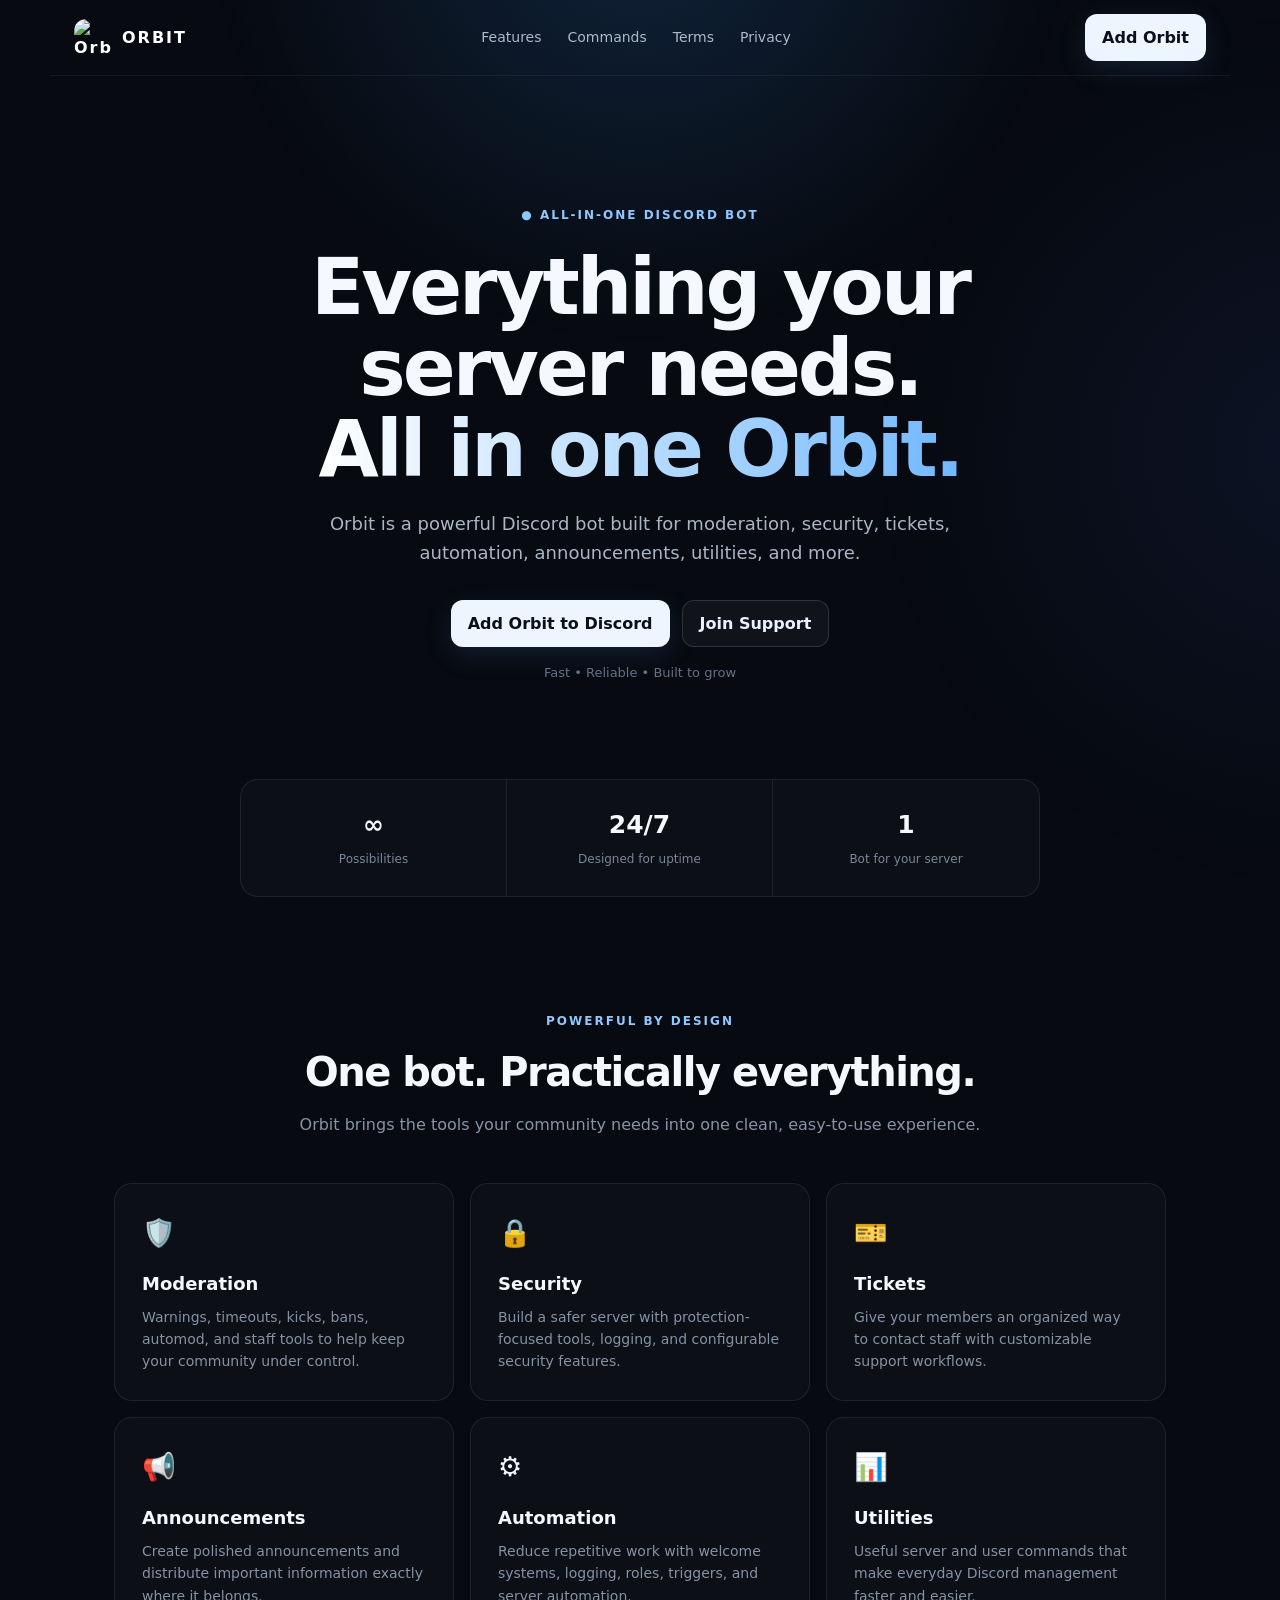
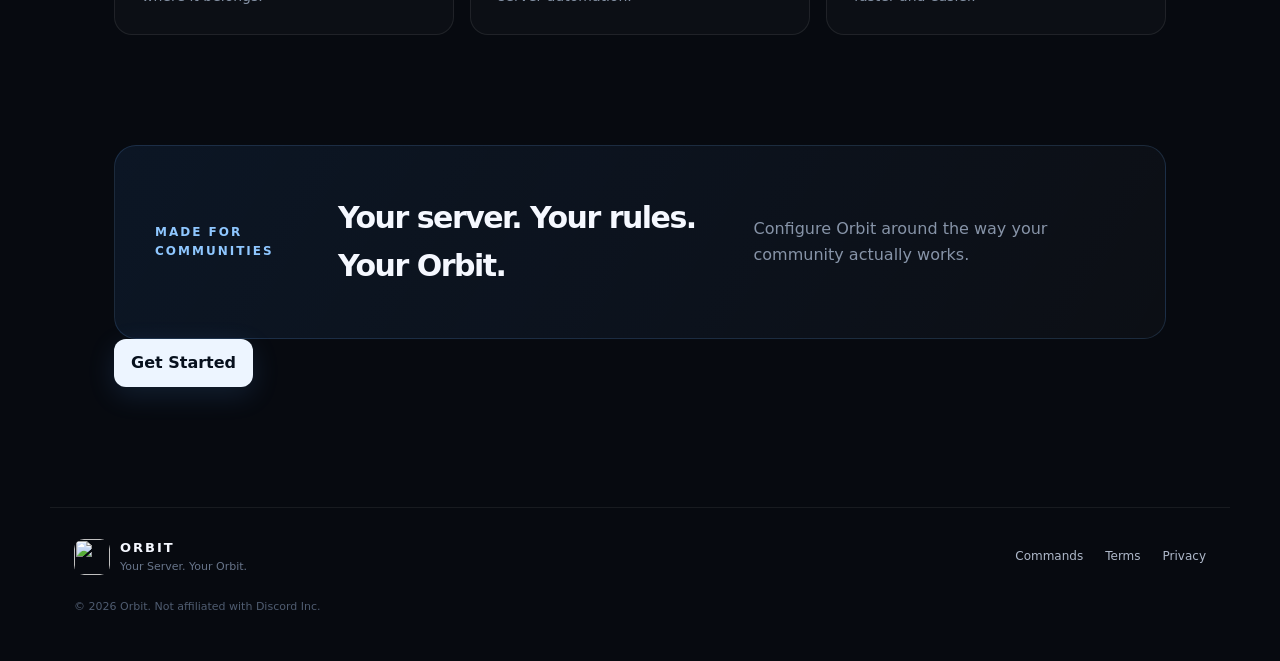
==== index.html @ 54d426c2 "Add files via upload" ====
<!DOCTYPE html>
<html lang="en">
<head>
  <meta charset="UTF-8">
  <meta name="viewport" content="width=device-width, initial-scale=1.0">
  <meta name="description" content="Orbit is an all-in-one Discord bot built for moderation, security, tickets, automation, announcements, utilities, and more.">
  <title>Orbit — Your Server. Your Orbit.</title>
  <link rel="icon" href="assets/orbit-logo.png">
  <link rel="stylesheet" href="styles.css">
</head>
<body>
  <div class="background-glow"></div>

  <nav class="navbar">
    <a class="brand" href="index.html">
      <img src="assets/orbit-logo.png" alt="Orbit logo">
      <span>ORBIT</span>
    </a>
    <div class="nav-links">
      <a href="#features">Features</a>
      <a href="commands.html">Commands</a>
      <a href="terms.html">Terms</a>
      <a href="privacy.html">Privacy</a>
    </div>
    <a class="nav-button" href="#invite">Add Orbit</a>
  </nav>

  <main>
    <section class="hero">
      <div class="hero-badge">● ALL-IN-ONE DISCORD BOT</div>
      <h1>Everything your server needs.<br><span>All in one Orbit.</span></h1>
      <p>
        Orbit is a powerful Discord bot built for moderation, security, tickets,
        automation, announcements, utilities, and more.
      </p>
      <div class="hero-buttons" id="invite">
        <!-- Replace # with your real Discord bot invite URL -->
        <a class="primary-button" href="#" onclick="alert('Replace this button with your Orbit Discord invite URL.'); return false;">Add Orbit to Discord</a>
        <!-- Replace # with your support server invite -->
        <a class="secondary-button" href="#" onclick="alert('Replace this button with your Orbit support server URL.'); return false;">Join Support</a>
      </div>
      <div class="hero-note">Fast • Reliable • Built to grow</div>
    </section>

    <section class="stats">
      <div><strong>∞</strong><span>Possibilities</span></div>
      <div><strong>24/7</strong><span>Designed for uptime</span></div>
      <div><strong>1</strong><span>Bot for your server</span></div>
    </section>

    <section class="section" id="features">
      <div class="section-heading">
        <div class="eyebrow">POWERFUL BY DESIGN</div>
        <h2>One bot. Practically everything.</h2>
        <p>Orbit brings the tools your community needs into one clean, easy-to-use experience.</p>
      </div>

      <div class="feature-grid">
        <article class="feature-card">
          <div class="icon">🛡️</div>
          <h3>Moderation</h3>
          <p>Warnings, timeouts, kicks, bans, automod, and staff tools to help keep your community under control.</p>
        </article>
        <article class="feature-card">
          <div class="icon">🔒</div>
          <h3>Security</h3>
          <p>Build a safer server with protection-focused tools, logging, and configurable security features.</p>
        </article>
        <article class="feature-card">
          <div class="icon">🎫</div>
          <h3>Tickets</h3>
          <p>Give your members an organized way to contact staff with customizable support workflows.</p>
        </article>
        <article class="feature-card">
          <div class="icon">📢</div>
          <h3>Announcements</h3>
          <p>Create polished announcements and distribute important information exactly where it belongs.</p>
        </article>
        <article class="feature-card">
          <div class="icon">⚙️</div>
          <h3>Automation</h3>
          <p>Reduce repetitive work with welcome systems, logging, roles, triggers, and server automation.</p>
        </article>
        <article class="feature-card">
          <div class="icon">📊</div>
          <h3>Utilities</h3>
          <p>Useful server and user commands that make everyday Discord management faster and easier.</p>
        </article>
      </div>
    </section>

    <section class="callout">
      <div>
        <div class="eyebrow">MADE FOR COMMUNITIES</div>
        <h2>Your server. Your rules. Your Orbit.</h2>
        <p>Configure Orbit around the way your community actually works.</p>
      </div>
      <a class="primary-button" href="#invite">Get Started</a>
    </section>
  </main>

  <footer>
    <div class="footer-brand">
      <img src="assets/orbit-logo.png" alt="">
      <div>
        <strong>ORBIT</strong>
        <span>Your Server. Your Orbit.</span>
      </div>
    </div>
    <div class="footer-links">
      <a href="commands.html">Commands</a>
      <a href="terms.html">Terms</a>
      <a href="privacy.html">Privacy</a>
    </div>
    <p>© 2026 Orbit. Not affiliated with Discord Inc.</p>
  </footer>
</body>
</html>
---- styles.css ----
*{box-sizing:border-box;margin:0;padding:0}html{scroll-behavior:smooth}body{font-family:Inter,ui-sans-serif,system-ui,-apple-system,BlinkMacSystemFont,"Segoe UI",sans-serif;background:#070a10;color:#f5f8ff;line-height:1.6;min-height:100vh}.background-glow{position:fixed;inset:-25%;pointer-events:none;background:radial-gradient(circle at 50% 10%,rgba(55,150,255,.18),transparent 28%),radial-gradient(circle at 85% 50%,rgba(80,110,255,.09),transparent 25%);z-index:-1}.navbar{height:76px;max-width:1180px;margin:auto;padding:0 24px;display:flex;align-items:center;justify-content:space-between;border-bottom:1px solid rgba(255,255,255,.06)}.brand{display:flex;align-items:center;gap:10px;text-decoration:none;color:white;font-weight:900;letter-spacing:2px}.brand img{width:38px;height:38px;object-fit:cover;border-radius:12px}.nav-links{display:flex;gap:26px}.nav-links a,.footer-links a{color:#aeb8c9;text-decoration:none;font-size:14px}.nav-links a:hover,.footer-links a:hover{color:white}.nav-button,.primary-button{background:#edf5ff;color:#07101d;text-decoration:none;font-weight:800;border-radius:12px;padding:11px 17px;box-shadow:0 8px 28px rgba(90,160,255,.14)}.hero{max-width:900px;margin:0 auto;padding:125px 24px 95px;text-align:center}.hero-badge,.eyebrow{display:inline-block;color:#8fc7ff;font-size:12px;font-weight:900;letter-spacing:2px}.hero h1{font-size:clamp(44px,7vw,78px);line-height:1.04;letter-spacing:-3px;margin:20px 0}.hero h1 span{background:linear-gradient(90deg,#fff,#71b8ff);-webkit-background-clip:text;background-clip:text;color:transparent}.hero p{max-width:680px;margin:0 auto;color:#aab5c6;font-size:18px}.hero-buttons{display:flex;justify-content:center;gap:12px;margin:32px 0 16px;flex-wrap:wrap}.primary-button{display:inline-block}.secondary-button{display:inline-block;padding:10px 17px;border:1px solid rgba(255,255,255,.13);border-radius:12px;color:#eaf2ff;text-decoration:none;font-weight:750;background:rgba(255,255,255,.04)}.hero-note{color:#647187;font-size:13px}.stats{max-width:800px;margin:0 auto 110px;display:grid;grid-template-columns:repeat(3,1fr);border:1px solid rgba(255,255,255,.08);border-radius:18px;background:rgba(255,255,255,.025);overflow:hidden}.stats div{padding:25px;text-align:center;border-right:1px solid rgba(255,255,255,.08)}.stats div:last-child{border-right:0}.stats strong{display:block;font-size:25px}.stats span{font-size:12px;color:#78869b}.section,.callout{max-width:1100px;margin:0 auto;padding:0 24px 110px}.section-heading{text-align:center;margin-bottom:45px}.section h2,.callout h2{font-size:40px;letter-spacing:-1.5px;margin:8px 0}.section-heading p,.callout p{color:#8794a8}.feature-grid{display:grid;grid-template-columns:repeat(3,1fr);gap:16px}.feature-card{padding:27px;border:1px solid rgba(255,255,255,.08);border-radius:18px;background:rgba(255,255,255,.025);transition:.2s}.feature-card:hover{transform:translateY(-4px);border-color:rgba(110,180,255,.25);background:rgba(110,180,255,.045)}.icon{font-size:27px;margin-bottom:16px}.feature-card h3{font-size:18px;margin-bottom:7px}.feature-card p{font-size:14px;color:#8592a5}.callout{padding-bottom:120px}.callout>div{border:1px solid rgba(110,180,255,.16);background:linear-gradient(120deg,rgba(65,145,255,.09),rgba(255,255,255,.025));border-radius:22px;padding:40px;display:flex;align-items:center;justify-content:space-between;gap:30px}.callout h2{font-size:30px}.callout .primary-button{flex-shrink:0}footer{border-top:1px solid rgba(255,255,255,.07);max-width:1180px;margin:auto;padding:30px 24px 45px;display:grid;grid-template-columns:1fr auto;gap:22px;align-items:center}.footer-brand{display:flex;align-items:center;gap:10px}.footer-brand img{width:36px;height:36px;border-radius:10px;object-fit:cover}.footer-brand strong,.footer-brand span{display:block}.footer-brand strong{font-size:13px;letter-spacing:2px}.footer-brand span{font-size:11px;color:#68758a}.footer-links{display:flex;gap:22px}.footer-links a{font-size:12px}footer p{grid-column:1/-1;color:#4f5c70;font-size:11px}.legal-page{max-width:900px;margin:0 auto;padding:90px 24px 120px}.legal-page h1{font-size:55px;letter-spacing:-2px;line-height:1.1;margin:10px 0}.lead{color:#8491a4;margin-bottom:55px}.legal-section{margin:0 0 38px}.legal-section h2{font-size:21px;margin-bottom:10px}.legal-section p,.legal-section li{color:#9ba7b8;font-size:15px}.legal-section ul{padding-left:20px}.legal-note{padding:18px;border:1px solid rgba(255,190,80,.15);background:rgba(255,190,80,.04);border-radius:13px;color:#aeb3bd;font-size:13px}.command-list{border:1px solid rgba(255,255,255,.08);border-radius:18px;overflow:hidden}.command-row{display:flex;justify-content:space-between;gap:20px;padding:18px 22px;border-bottom:1px solid rgba(255,255,255,.06);background:rgba(255,255,255,.025)}.command-row:last-child{border-bottom:0}.command-row code{color:#8bc5ff;font-family:ui-monospace,SFMono-Regular,Menlo,monospace;font-weight:800}.command-row span{color:#8b97a9;text-align:right}@media(max-width:760px){.nav-links{display:none}.nav-button{padding:9px 12px}.hero{padding-top:90px}.stats{margin:0 24px 85px;grid-template-columns:1fr}.stats div{border-right:0;border-bottom:1px solid rgba(255,255,255,.08)}.stats div:last-child{border-bottom:0}.feature-grid{grid-template-columns:1fr}.callout>div{display:block}.callout .primary-button{margin-top:20px}.legal-page h1{font-size:42px}.command-row{display:block}.command-row span{display:block;text-align:left;margin-top:5px}footer{grid-template-columns:1fr}.footer-links{flex-wrap:wrap}}
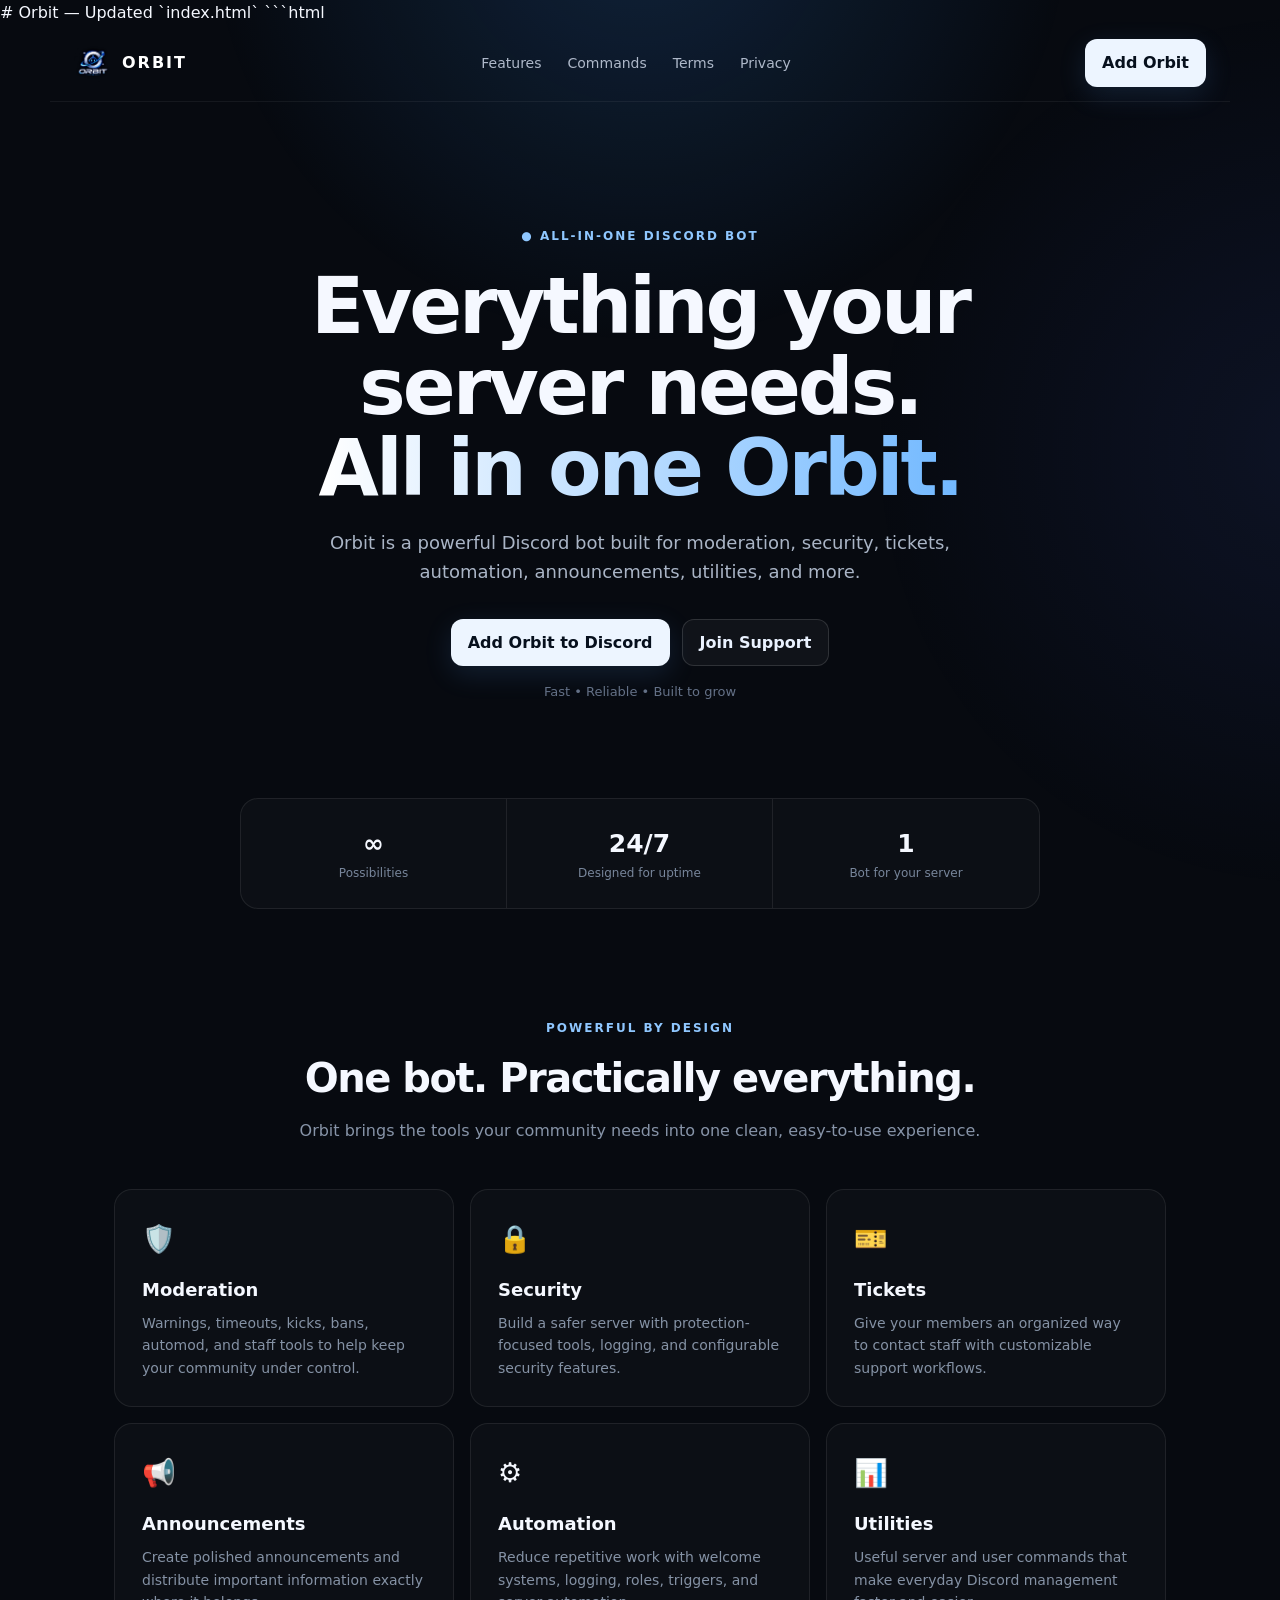
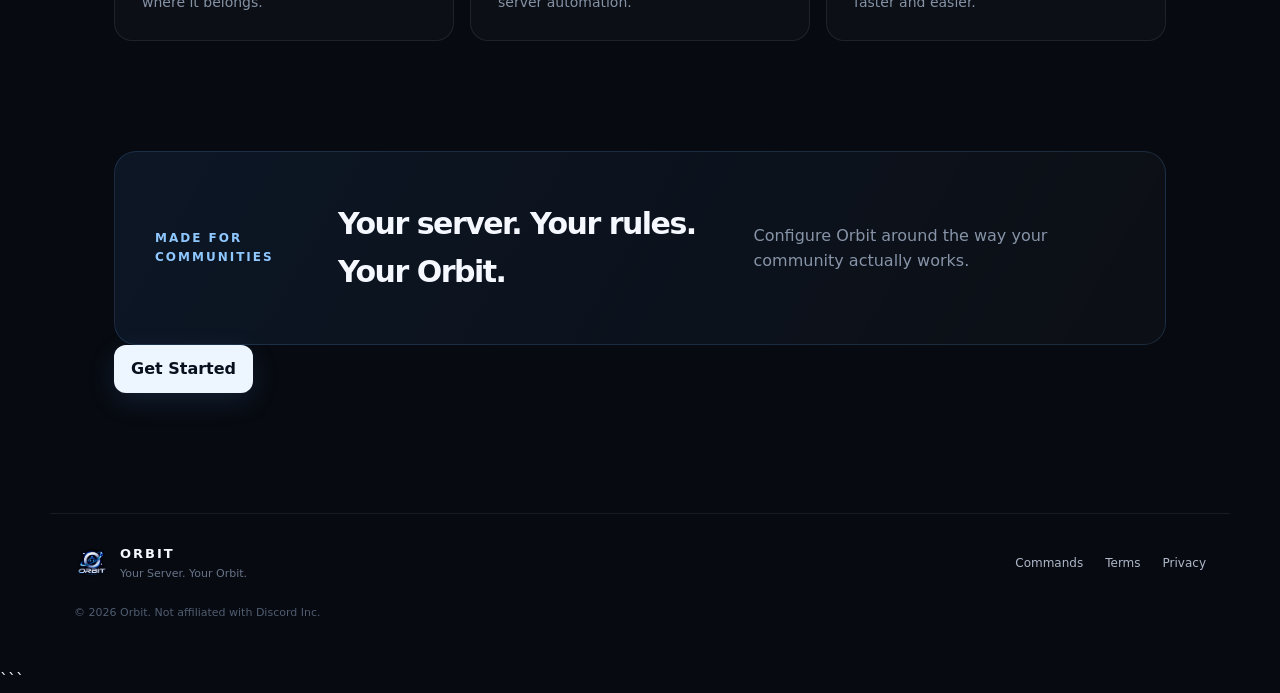
==== commit 22310f73: "Refactor index.html for better readability and links Updated the index.html file to improve structur" ====
--- a/index.html
+++ b/index.html
@@ -1,3 +1,6 @@
+# Orbit — Updated `index.html`
+
+```html
 <!DOCTYPE html>
 <html lang="en">
 <head>
@@ -8,6 +11,7 @@
   <link rel="icon" href="assets/orbit-logo.png">
   <link rel="stylesheet" href="styles.css">
 </head>
+
 <body>
   <div class="background-glow"></div>
 
@@ -16,103 +20,192 @@
       <img src="assets/orbit-logo.png" alt="Orbit logo">
       <span>ORBIT</span>
     </a>
+
     <div class="nav-links">
       <a href="#features">Features</a>
       <a href="commands.html">Commands</a>
       <a href="terms.html">Terms</a>
       <a href="privacy.html">Privacy</a>
     </div>
-    <a class="nav-button" href="#invite">Add Orbit</a>
+
+    <a
+      class="nav-button"
+      href="https://discord.com/oauth2/authorize?client_id=1537441652208177244"
+      target="_blank"
+      rel="noopener noreferrer"
+    >
+      Add Orbit
+    </a>
   </nav>
 
   <main>
     <section class="hero">
       <div class="hero-badge">● ALL-IN-ONE DISCORD BOT</div>
-      <h1>Everything your server needs.<br><span>All in one Orbit.</span></h1>
+
+      <h1>
+        Everything your server needs.<br>
+        <span>All in one Orbit.</span>
+      </h1>
+
       <p>
         Orbit is a powerful Discord bot built for moderation, security, tickets,
         automation, announcements, utilities, and more.
       </p>
+
       <div class="hero-buttons" id="invite">
-        <!-- Replace # with your real Discord bot invite URL -->
-        <a class="primary-button" href="#" onclick="alert('Replace this button with your Orbit Discord invite URL.'); return false;">Add Orbit to Discord</a>
-        <!-- Replace # with your support server invite -->
-        <a class="secondary-button" href="#" onclick="alert('Replace this button with your Orbit support server URL.'); return false;">Join Support</a>
-      </div>
+
+        <a
+          class="primary-button"
+          href="https://discord.com/oauth2/authorize?client_id=1537441652208177244"
+          target="_blank"
+          rel="noopener noreferrer"
+        >
+          Add Orbit to Discord
+        </a>
+
+        <!-- Replace this with your real Orbit support server invite -->
+        <a
+          class="secondary-button"
+          href="#"
+          onclick="alert('Replace this button with your Orbit support server URL.'); return false;"
+        >
+          Join Support
+        </a>
+
+      </div>
+
       <div class="hero-note">Fast • Reliable • Built to grow</div>
     </section>
 
     <section class="stats">
-      <div><strong>∞</strong><span>Possibilities</span></div>
-      <div><strong>24/7</strong><span>Designed for uptime</span></div>
-      <div><strong>1</strong><span>Bot for your server</span></div>
+      <div>
+        <strong>∞</strong>
+        <span>Possibilities</span>
+      </div>
+
+      <div>
+        <strong>24/7</strong>
+        <span>Designed for uptime</span>
+      </div>
+
+      <div>
+        <strong>1</strong>
+        <span>Bot for your server</span>
+      </div>
     </section>
 
     <section class="section" id="features">
       <div class="section-heading">
         <div class="eyebrow">POWERFUL BY DESIGN</div>
+
         <h2>One bot. Practically everything.</h2>
-        <p>Orbit brings the tools your community needs into one clean, easy-to-use experience.</p>
+
+        <p>
+          Orbit brings the tools your community needs into one clean,
+          easy-to-use experience.
+        </p>
       </div>
 
       <div class="feature-grid">
+
         <article class="feature-card">
           <div class="icon">🛡️</div>
           <h3>Moderation</h3>
-          <p>Warnings, timeouts, kicks, bans, automod, and staff tools to help keep your community under control.</p>
-        </article>
+          <p>
+            Warnings, timeouts, kicks, bans, automod, and staff tools to help
+            keep your community under control.
+          </p>
+        </article>
+
         <article class="feature-card">
           <div class="icon">🔒</div>
           <h3>Security</h3>
-          <p>Build a safer server with protection-focused tools, logging, and configurable security features.</p>
-        </article>
+          <p>
+            Build a safer server with protection-focused tools, logging,
+            and configurable security features.
+          </p>
+        </article>
+
         <article class="feature-card">
           <div class="icon">🎫</div>
           <h3>Tickets</h3>
-          <p>Give your members an organized way to contact staff with customizable support workflows.</p>
-        </article>
+          <p>
+            Give your members an organized way to contact staff with
+            customizable support workflows.
+          </p>
+        </article>
+
         <article class="feature-card">
           <div class="icon">📢</div>
           <h3>Announcements</h3>
-          <p>Create polished announcements and distribute important information exactly where it belongs.</p>
-        </article>
+          <p>
+            Create polished announcements and distribute important information
+            exactly where it belongs.
+          </p>
+        </article>
+
         <article class="feature-card">
           <div class="icon">⚙️</div>
           <h3>Automation</h3>
-          <p>Reduce repetitive work with welcome systems, logging, roles, triggers, and server automation.</p>
-        </article>
+          <p>
+            Reduce repetitive work with welcome systems, logging, roles,
+            triggers, and server automation.
+          </p>
+        </article>
+
         <article class="feature-card">
           <div class="icon">📊</div>
           <h3>Utilities</h3>
-          <p>Useful server and user commands that make everyday Discord management faster and easier.</p>
-        </article>
+          <p>
+            Useful server and user commands that make everyday Discord
+            management faster and easier.
+          </p>
+        </article>
+
       </div>
     </section>
 
     <section class="callout">
       <div>
         <div class="eyebrow">MADE FOR COMMUNITIES</div>
+
         <h2>Your server. Your rules. Your Orbit.</h2>
-        <p>Configure Orbit around the way your community actually works.</p>
-      </div>
-      <a class="primary-button" href="#invite">Get Started</a>
+
+        <p>
+          Configure Orbit around the way your community actually works.
+        </p>
+      </div>
+
+      <a
+        class="primary-button"
+        href="https://discord.com/oauth2/authorize?client_id=1537441652208177244"
+        target="_blank"
+        rel="noopener noreferrer"
+      >
+        Get Started
+      </a>
     </section>
   </main>
 
   <footer>
     <div class="footer-brand">
-      <img src="assets/orbit-logo.png" alt="">
+      <img src="assets/orbit-logo.png" alt="Orbit logo">
+
       <div>
         <strong>ORBIT</strong>
         <span>Your Server. Your Orbit.</span>
       </div>
     </div>
+
     <div class="footer-links">
       <a href="commands.html">Commands</a>
       <a href="terms.html">Terms</a>
       <a href="privacy.html">Privacy</a>
     </div>
+
     <p>© 2026 Orbit. Not affiliated with Discord Inc.</p>
   </footer>
+
 </body>
 </html>
+```
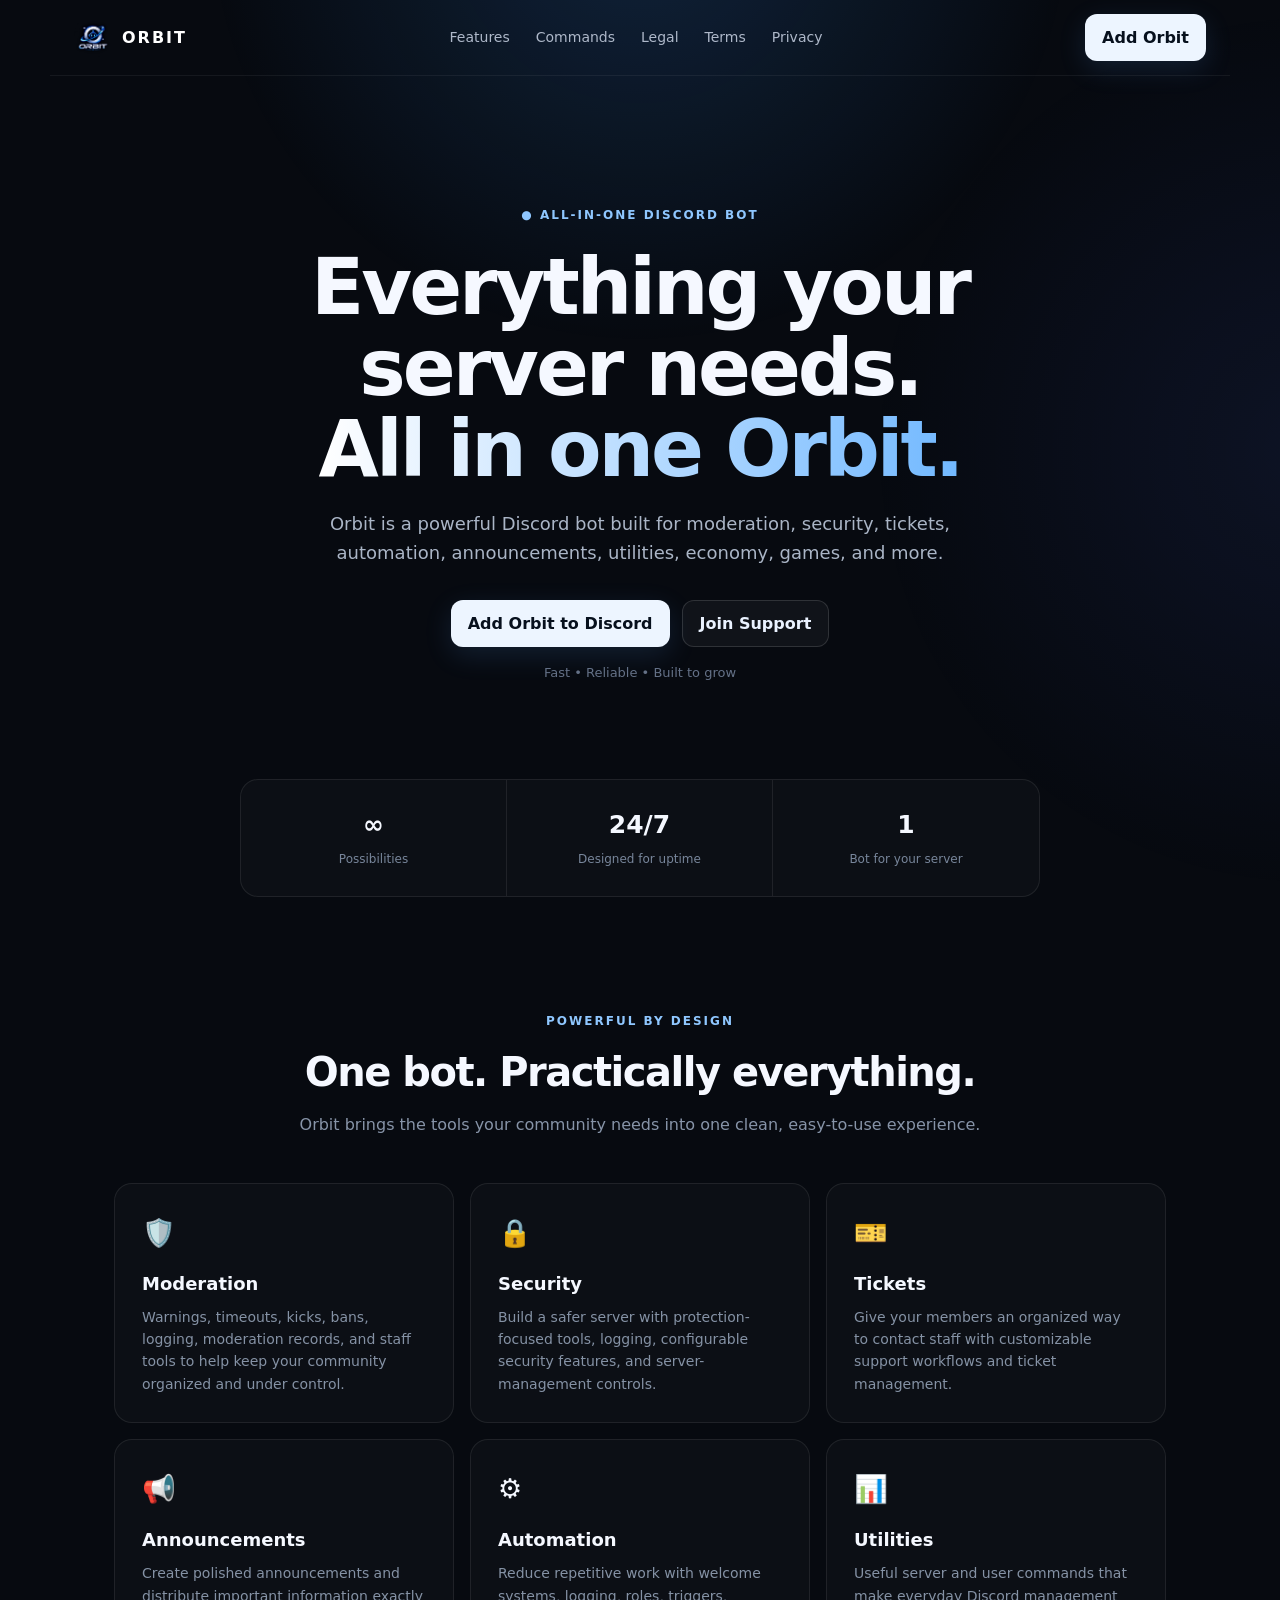
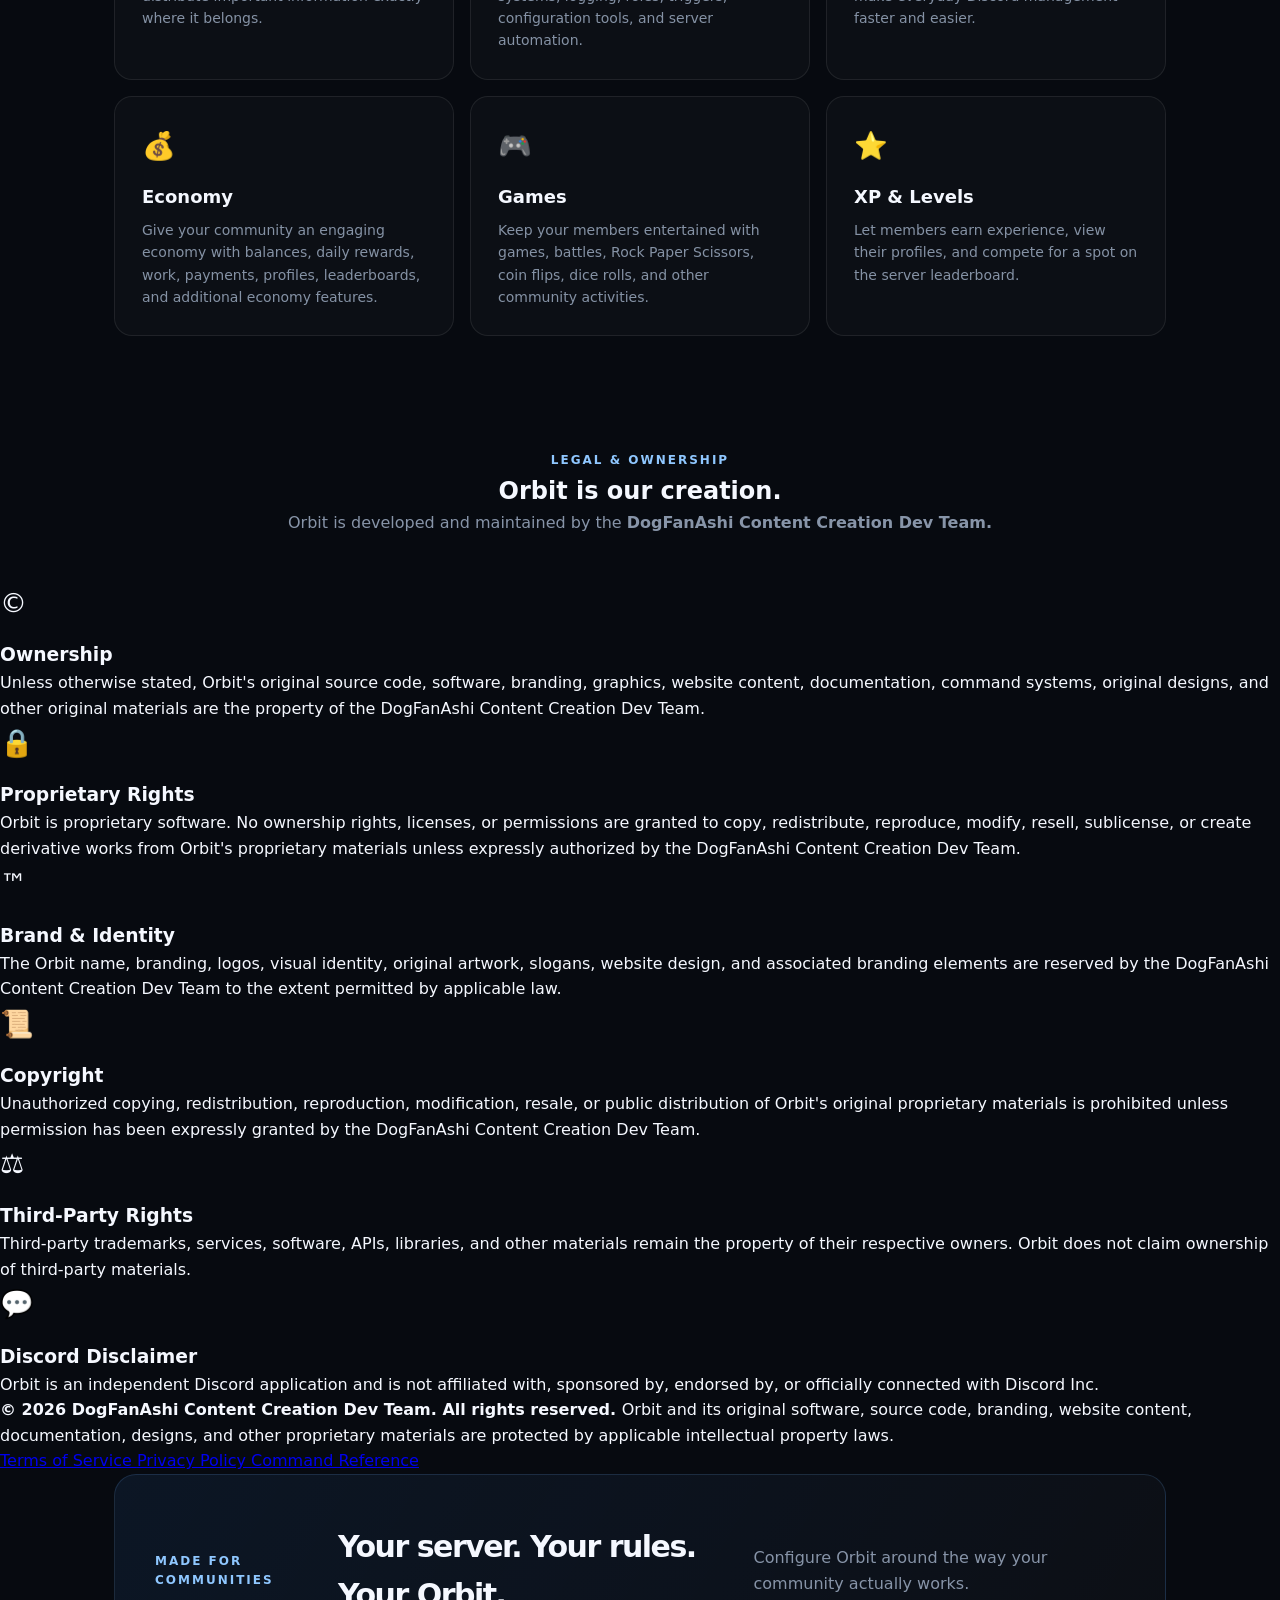
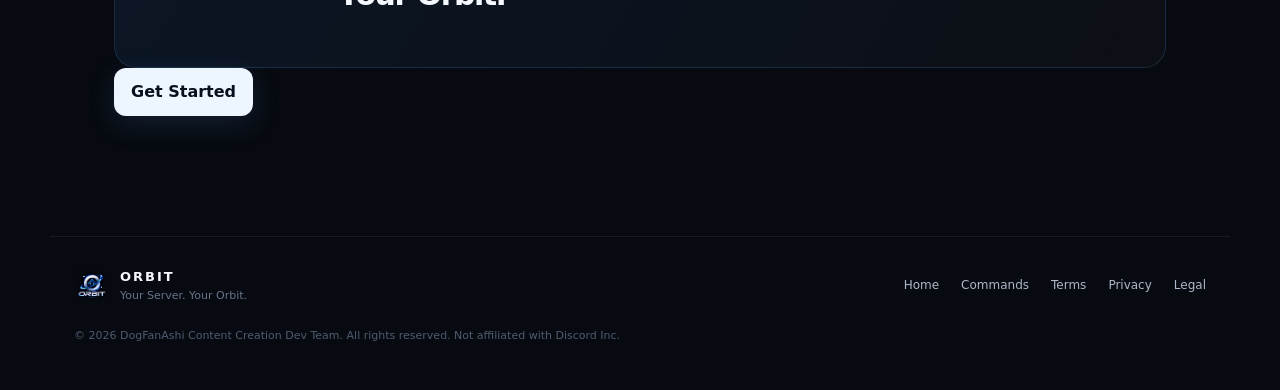
==== commit 8f3d56d5: "Enhance index.html with updated content and structure Updated the description meta tag and added new" ====
--- a/index.html
+++ b/index.html
@@ -1,21 +1,32 @@
-# Orbit — Updated `index.html`
-
-```html
 <!DOCTYPE html>
 <html lang="en">
 <head>
   <meta charset="UTF-8">
   <meta name="viewport" content="width=device-width, initial-scale=1.0">
-  <meta name="description" content="Orbit is an all-in-one Discord bot built for moderation, security, tickets, automation, announcements, utilities, and more.">
+
+  <meta
+    name="description"
+    content="Orbit is an all-in-one Discord bot built for moderation, security, tickets, automation, announcements, utilities, economy, games, and more."
+  >
+
+  <meta name="author" content="DogFanAshi Content Creation Dev Team">
+
   <title>Orbit — Your Server. Your Orbit.</title>
+
   <link rel="icon" href="assets/orbit-logo.png">
   <link rel="stylesheet" href="styles.css">
 </head>
 
 <body>
+
   <div class="background-glow"></div>
 
+  <!-- ============================= -->
+  <!-- NAVIGATION -->
+  <!-- ============================= -->
+
   <nav class="navbar">
+
     <a class="brand" href="index.html">
       <img src="assets/orbit-logo.png" alt="Orbit logo">
       <span>ORBIT</span>
@@ -24,6 +35,7 @@
     <div class="nav-links">
       <a href="#features">Features</a>
       <a href="commands.html">Commands</a>
+      <a href="#legal">Legal</a>
       <a href="terms.html">Terms</a>
       <a href="privacy.html">Privacy</a>
     </div>
@@ -36,11 +48,21 @@
     >
       Add Orbit
     </a>
+
   </nav>
 
+
   <main>
+
+    <!-- ============================= -->
+    <!-- HERO -->
+    <!-- ============================= -->
+
     <section class="hero">
-      <div class="hero-badge">● ALL-IN-ONE DISCORD BOT</div>
+
+      <div class="hero-badge">
+        ● ALL-IN-ONE DISCORD BOT
+      </div>
 
       <h1>
         Everything your server needs.<br>
@@ -48,8 +70,9 @@
       </h1>
 
       <p>
-        Orbit is a powerful Discord bot built for moderation, security, tickets,
-        automation, announcements, utilities, and more.
+        Orbit is a powerful Discord bot built for moderation, security,
+        tickets, automation, announcements, utilities, economy, games,
+        and more.
       </p>
 
       <div class="hero-buttons" id="invite">
@@ -63,21 +86,30 @@
           Add Orbit to Discord
         </a>
 
-        <!-- Replace this with your real Orbit support server invite -->
         <a
           class="secondary-button"
-          href="#"
-          onclick="alert('Replace this button with your Orbit support server URL.'); return false;"
+          href="https://discord.gg/8CtWf9cUjV"
+          target="_blank"
+          rel="noopener noreferrer"
         >
           Join Support
         </a>
 
       </div>
 
-      <div class="hero-note">Fast • Reliable • Built to grow</div>
+      <div class="hero-note">
+        Fast • Reliable • Built to grow
+      </div>
+
     </section>
 
+
+    <!-- ============================= -->
+    <!-- STATS -->
+    <!-- ============================= -->
+
     <section class="stats">
+
       <div>
         <strong>∞</strong>
         <span>Possibilities</span>
@@ -92,89 +124,399 @@
         <strong>1</strong>
         <span>Bot for your server</span>
       </div>
+
     </section>
 
+
+    <!-- ============================= -->
+    <!-- FEATURES -->
+    <!-- ============================= -->
+
     <section class="section" id="features">
+
       <div class="section-heading">
-        <div class="eyebrow">POWERFUL BY DESIGN</div>
-
-        <h2>One bot. Practically everything.</h2>
+
+        <div class="eyebrow">
+          POWERFUL BY DESIGN
+        </div>
+
+        <h2>
+          One bot. Practically everything.
+        </h2>
 
         <p>
           Orbit brings the tools your community needs into one clean,
           easy-to-use experience.
         </p>
-      </div>
+
+      </div>
+
 
       <div class="feature-grid">
 
         <article class="feature-card">
+
           <div class="icon">🛡️</div>
+
           <h3>Moderation</h3>
-          <p>
-            Warnings, timeouts, kicks, bans, automod, and staff tools to help
-            keep your community under control.
-          </p>
-        </article>
-
-        <article class="feature-card">
+
+          <p>
+            Warnings, timeouts, kicks, bans, logging, moderation
+            records, and staff tools to help keep your community
+            organized and under control.
+          </p>
+
+        </article>
+
+
+        <article class="feature-card">
+
           <div class="icon">🔒</div>
+
           <h3>Security</h3>
-          <p>
-            Build a safer server with protection-focused tools, logging,
-            and configurable security features.
-          </p>
-        </article>
-
-        <article class="feature-card">
+
+          <p>
+            Build a safer server with protection-focused tools,
+            logging, configurable security features, and
+            server-management controls.
+          </p>
+
+        </article>
+
+
+        <article class="feature-card">
+
           <div class="icon">🎫</div>
+
           <h3>Tickets</h3>
-          <p>
-            Give your members an organized way to contact staff with
-            customizable support workflows.
-          </p>
-        </article>
-
-        <article class="feature-card">
+
+          <p>
+            Give your members an organized way to contact staff
+            with customizable support workflows and ticket
+            management.
+          </p>
+
+        </article>
+
+
+        <article class="feature-card">
+
           <div class="icon">📢</div>
+
           <h3>Announcements</h3>
-          <p>
-            Create polished announcements and distribute important information
-            exactly where it belongs.
-          </p>
-        </article>
-
-        <article class="feature-card">
+
+          <p>
+            Create polished announcements and distribute important
+            information exactly where it belongs.
+          </p>
+
+        </article>
+
+
+        <article class="feature-card">
+
           <div class="icon">⚙️</div>
+
           <h3>Automation</h3>
-          <p>
-            Reduce repetitive work with welcome systems, logging, roles,
-            triggers, and server automation.
-          </p>
-        </article>
-
-        <article class="feature-card">
+
+          <p>
+            Reduce repetitive work with welcome systems, logging,
+            roles, triggers, configuration tools, and server
+            automation.
+          </p>
+
+        </article>
+
+
+        <article class="feature-card">
+
           <div class="icon">📊</div>
+
           <h3>Utilities</h3>
-          <p>
-            Useful server and user commands that make everyday Discord
-            management faster and easier.
-          </p>
-        </article>
-
-      </div>
+
+          <p>
+            Useful server and user commands that make everyday
+            Discord management faster and easier.
+          </p>
+
+        </article>
+
+
+        <article class="feature-card">
+
+          <div class="icon">💰</div>
+
+          <h3>Economy</h3>
+
+          <p>
+            Give your community an engaging economy with balances,
+            daily rewards, work, payments, profiles, leaderboards,
+            and additional economy features.
+          </p>
+
+        </article>
+
+
+        <article class="feature-card">
+
+          <div class="icon">🎮</div>
+
+          <h3>Games</h3>
+
+          <p>
+            Keep your members entertained with games, battles,
+            Rock Paper Scissors, coin flips, dice rolls, and
+            other community activities.
+          </p>
+
+        </article>
+
+
+        <article class="feature-card">
+
+          <div class="icon">⭐</div>
+
+          <h3>XP & Levels</h3>
+
+          <p>
+            Let members earn experience, view their profiles,
+            and compete for a spot on the server leaderboard.
+          </p>
+
+        </article>
+
+      </div>
+
     </section>
 
+
+    <!-- ============================= -->
+    <!-- LEGAL & OWNERSHIP -->
+    <!-- ============================= -->
+
+    <section class="legal-home" id="legal">
+
+      <div class="section-heading">
+
+        <div class="eyebrow">
+          LEGAL & OWNERSHIP
+        </div>
+
+        <h2>
+          Orbit is our creation.
+        </h2>
+
+        <p>
+          Orbit is developed and maintained by the
+          <strong>DogFanAshi Content Creation Dev Team.</strong>
+        </p>
+
+      </div>
+
+
+      <div class="legal-home-grid">
+
+
+        <!-- OWNERSHIP -->
+
+        <article class="legal-home-card">
+
+          <div class="icon">
+            ©️
+          </div>
+
+          <h3>
+            Ownership
+          </h3>
+
+          <p>
+            Unless otherwise stated, Orbit's original source code,
+            software, branding, graphics, website content,
+            documentation, command systems, original designs,
+            and other original materials are the property of the
+            DogFanAshi Content Creation Dev Team.
+          </p>
+
+        </article>
+
+
+        <!-- PROPRIETARY RIGHTS -->
+
+        <article class="legal-home-card">
+
+          <div class="icon">
+            🔒
+          </div>
+
+          <h3>
+            Proprietary Rights
+          </h3>
+
+          <p>
+            Orbit is proprietary software. No ownership rights,
+            licenses, or permissions are granted to copy,
+            redistribute, reproduce, modify, resell, sublicense,
+            or create derivative works from Orbit's proprietary
+            materials unless expressly authorized by the
+            DogFanAshi Content Creation Dev Team.
+          </p>
+
+        </article>
+
+
+        <!-- BRAND -->
+
+        <article class="legal-home-card">
+
+          <div class="icon">
+            ™️
+          </div>
+
+          <h3>
+            Brand & Identity
+          </h3>
+
+          <p>
+            The Orbit name, branding, logos, visual identity,
+            original artwork, slogans, website design, and
+            associated branding elements are reserved by the
+            DogFanAshi Content Creation Dev Team to the extent
+            permitted by applicable law.
+          </p>
+
+        </article>
+
+
+        <!-- COPYRIGHT -->
+
+        <article class="legal-home-card">
+
+          <div class="icon">
+            📜
+          </div>
+
+          <h3>
+            Copyright
+          </h3>
+
+          <p>
+            Unauthorized copying, redistribution, reproduction,
+            modification, resale, or public distribution of
+            Orbit's original proprietary materials is prohibited
+            unless permission has been expressly granted by the
+            DogFanAshi Content Creation Dev Team.
+          </p>
+
+        </article>
+
+
+        <!-- THIRD PARTY -->
+
+        <article class="legal-home-card">
+
+          <div class="icon">
+            ⚖️
+          </div>
+
+          <h3>
+            Third-Party Rights
+          </h3>
+
+          <p>
+            Third-party trademarks, services, software, APIs,
+            libraries, and other materials remain the property
+            of their respective owners. Orbit does not claim
+            ownership of third-party materials.
+          </p>
+
+        </article>
+
+
+        <!-- DISCORD -->
+
+        <article class="legal-home-card">
+
+          <div class="icon">
+            💬
+          </div>
+
+          <h3>
+            Discord Disclaimer
+          </h3>
+
+          <p>
+            Orbit is an independent Discord application and is
+            not affiliated with, sponsored by, endorsed by, or
+            officially connected with Discord Inc.
+          </p>
+
+        </article>
+
+      </div>
+
+
+      <!-- OWNERSHIP NOTICE -->
+
+      <div class="legal-home-notice">
+
+        <strong>
+          © 2026 DogFanAshi Content Creation Dev Team.
+          All rights reserved.
+        </strong>
+
+        <span>
+          Orbit and its original software, source code, branding,
+          website content, documentation, designs, and other
+          proprietary materials are protected by applicable
+          intellectual property laws.
+        </span>
+
+      </div>
+
+
+      <!-- LEGAL LINKS -->
+
+      <div class="legal-home-links">
+
+        <a href="terms.html">
+          Terms of Service
+        </a>
+
+        <a href="privacy.html">
+          Privacy Policy
+        </a>
+
+        <a href="commands.html">
+          Command Reference
+        </a>
+
+      </div>
+
+    </section>
+
+
+    <!-- ============================= -->
+    <!-- CALLOUT -->
+    <!-- ============================= -->
+
     <section class="callout">
+
       <div>
-        <div class="eyebrow">MADE FOR COMMUNITIES</div>
-
-        <h2>Your server. Your rules. Your Orbit.</h2>
+
+        <div class="eyebrow">
+          MADE FOR COMMUNITIES
+        </div>
+
+        <h2>
+          Your server. Your rules. Your Orbit.
+        </h2>
 
         <p>
           Configure Orbit around the way your community actually works.
         </p>
-      </div>
+
+      </div>
+
 
       <a
         class="primary-button"
@@ -184,28 +526,72 @@
       >
         Get Started
       </a>
+
     </section>
+
   </main>
 
+
+  <!-- ============================= -->
+  <!-- FOOTER -->
+  <!-- ============================= -->
+
   <footer>
+
     <div class="footer-brand">
-      <img src="assets/orbit-logo.png" alt="Orbit logo">
+
+      <img
+        src="assets/orbit-logo.png"
+        alt="Orbit logo"
+      >
 
       <div>
-        <strong>ORBIT</strong>
-        <span>Your Server. Your Orbit.</span>
-      </div>
+
+        <strong>
+          ORBIT
+        </strong>
+
+        <span>
+          Your Server. Your Orbit.
+        </span>
+
+      </div>
+
     </div>
 
+
     <div class="footer-links">
-      <a href="commands.html">Commands</a>
-      <a href="terms.html">Terms</a>
-      <a href="privacy.html">Privacy</a>
+
+      <a href="index.html">
+        Home
+      </a>
+
+      <a href="commands.html">
+        Commands
+      </a>
+
+      <a href="terms.html">
+        Terms
+      </a>
+
+      <a href="privacy.html">
+        Privacy
+      </a>
+
+      <a href="#legal">
+        Legal
+      </a>
+
     </div>
 
-    <p>© 2026 Orbit. Not affiliated with Discord Inc.</p>
+
+    <p>
+      © 2026 DogFanAshi Content Creation Dev Team.
+      All rights reserved.
+      Not affiliated with Discord Inc.
+    </p>
+
   </footer>
 
 </body>
 </html>
-```
